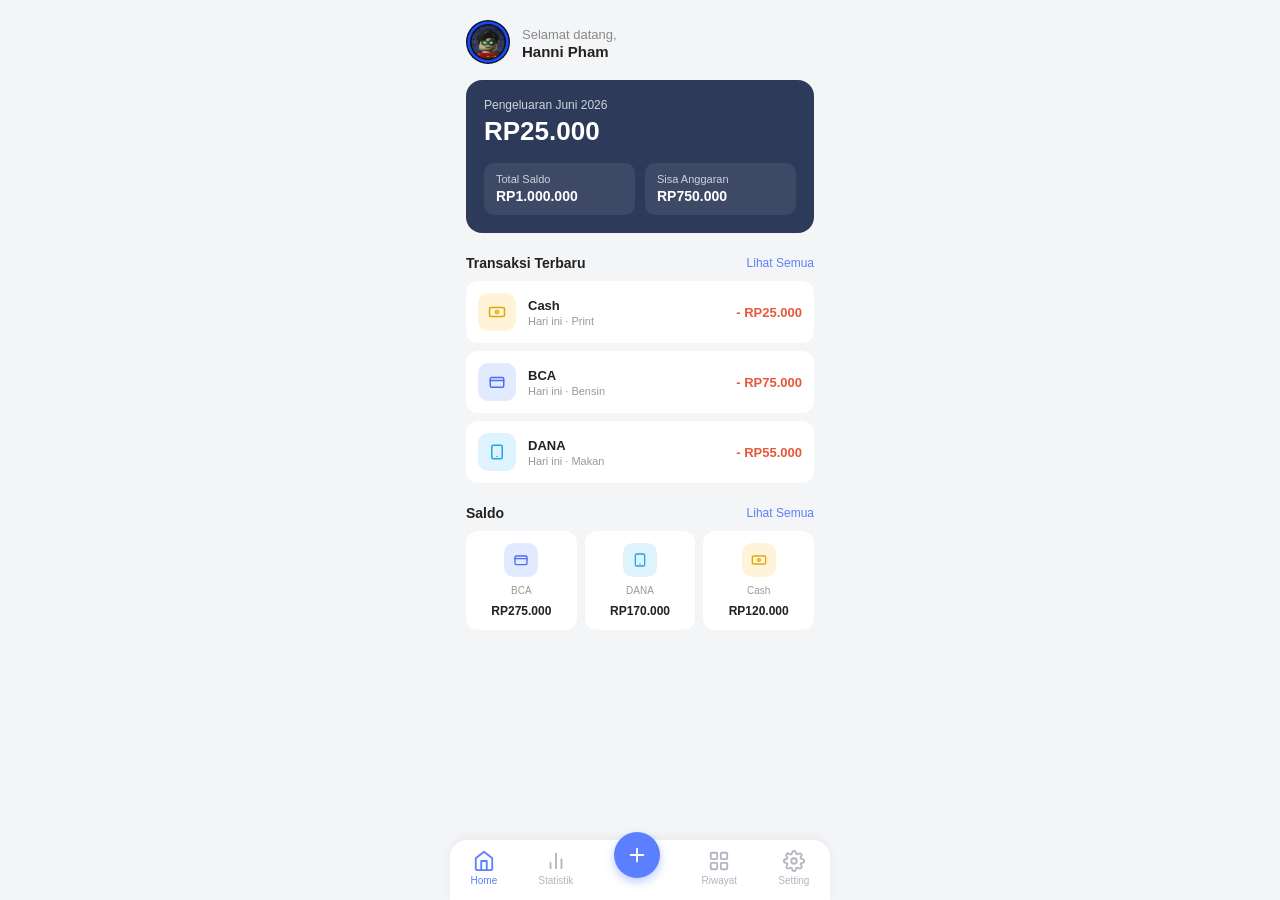
==== home/index.html @ 11b0edc5 "Menambahkan halaman home" ====
<!DOCTYPE html>
<html lang="id">
<head>
<meta charset="UTF-8">
<meta name="viewport" content="width=device-width, initial-scale=1.0">
<title>Home - Catatan Keuangan</title>
<link rel="stylesheet" href="../style.css">
<style>
  * { margin:0; padding:0; box-sizing:border-box; font-family: 'Poppins', Arial, sans-serif; }
  body { background:#f4f5f7; display:flex; justify-content:center; }
  .app { width:100%; max-width:380px; min-height:100vh; background:#f4f5f7; position:relative; padding-bottom:80px; }

  /* Header */
  .header { display:flex; align-items:center; gap:12px; padding:20px 16px 16px; }
  .header img { width:44px; height:44px; border-radius:50%; object-fit:cover; }
  .header span { font-size:13px; color:#888; }
  .header b { display:block; font-size:15px; color:#222; }

  /* Summary Card */
  .summary-card { background:#2e3a59; color:#fff; border-radius:16px; margin:0 16px; padding:18px; }
  .summary-card .label { font-size:12px; color:#cfd3dd; margin-bottom:4px; }
  .summary-card .amount { font-size:26px; font-weight:700; margin-bottom:16px; }
  .summary-row { display:flex; gap:10px; }
  .summary-box { flex:1; background:rgba(255,255,255,0.08); border-radius:10px; padding:10px 12px; }
  .summary-box small { display:block; font-size:11px; color:#cfd3dd; margin-bottom:2px; }
  .summary-box b { font-size:14px; }

  /* Section title */
  .section { margin:22px 16px 10px; display:flex; justify-content:space-between; align-items:center; }
  .section h3 { font-size:14px; font-weight:600; color:#222; }
  .section a { font-size:12px; color:#5b7fff; text-decoration:none; font-weight:500; }

  /* Transaction list */
  .list { margin:0 16px; display:flex; flex-direction:column; gap:8px; }
  .item { background:#fff; border-radius:12px; padding:12px; display:flex; align-items:center; justify-content:space-between; }
  .item-left { display:flex; align-items:center; gap:12px; }
  .item-icon { width:38px; height:38px; border-radius:10px; display:flex; align-items:center; justify-content:center; flex-shrink:0; }
  .item-icon.cash { background:#fff4d9; }
  .item-icon.bca { background:#e2eaff; }
  .item-icon.dana { background:#dff3ff; }
  .item-icon svg { width:18px; height:18px; }
  .item-name { font-size:13px; font-weight:600; color:#222; }
  .item-sub { font-size:11px; color:#999; margin-top:2px; }
  .item-amount { font-size:13px; font-weight:600; color:#e6593c; }

  /* Saldo grid */
  .saldo-grid { margin:0 16px; display:flex; gap:8px; }
  .saldo-box { flex:1; background:#fff; border-radius:12px; padding:12px 10px; display:flex; flex-direction:column; align-items:center; gap:8px; text-align:center; }
  .saldo-icon { width:34px; height:34px; border-radius:10px; display:flex; align-items:center; justify-content:center; }
  .saldo-icon.bca { background:#e2eaff; }
  .saldo-icon.dana { background:#dff3ff; }
  .saldo-icon.cash { background:#fff4d9; }
  .saldo-icon svg { width:16px; height:16px; }
  .saldo-box small { font-size:10px; color:#999; }
  .saldo-box b { font-size:12px; color:#222; }

  /* Bottom nav */
  .bottom-nav { position:fixed; bottom:0; left:50%; transform:translateX(-50%); width:100%; max-width:380px; background:#fff; display:flex; justify-content:space-around; align-items:center; padding:10px 0 14px; box-shadow:0 -2px 10px rgba(0,0,0,0.05); border-radius:18px 18px 0 0; }
  .bottom-nav a { display:flex; flex-direction:column; align-items:center; gap:3px; color:#b3b6c0; text-decoration:none; font-size:10px; }
  .bottom-nav a.active { color:#5b7fff; }
  .bottom-nav a svg { width:22px; height:22px; }
  .nav-fab { background:#5b7fff; color:#fff !important; width:46px; height:46px; border-radius:50%; display:flex; align-items:center; justify-content:center; margin-top:-26px; box-shadow:0 4px 10px rgba(91,127,255,0.4); }
  .nav-fab svg { width:24px; height:24px; }
  .nav-fab span { display:none; }
</style>
</head>
<body>
<div class="app">

  <!-- Header -->
  <div class="header">
    <img src="../assets/img/yudi.jpg" alt="Profile">
    <div>
      <span>Selamat datang,</span>
      <b>Hanni Pham</b>
    </div>
  </div>

  <!-- Summary Card -->
  <div class="summary-card">
    <div class="label">Pengeluaran Juni 2026</div>
    <div class="amount">RP25.000</div>
    <div class="summary-row">
      <div class="summary-box">
        <small>Total Saldo</small>
        <b>RP1.000.000</b>
      </div>
      <div class="summary-box">
        <small>Sisa Anggaran</small>
        <b>RP750.000</b>
      </div>
    </div>
  </div>

  <!-- Transaksi Terbaru -->
  <div class="section">
    <h3>Transaksi Terbaru</h3>
    <a href="#">Lihat Semua</a>
  </div>
  <div class="list">
    <div class="item">
      <div class="item-left">
        <div class="item-icon cash">
          <svg viewBox="0 0 24 24" fill="none" stroke="#e0a800" stroke-width="2" stroke-linecap="round" stroke-linejoin="round"><rect x="2" y="6" width="20" height="12" rx="2"/><circle cx="12" cy="12" r="2"/></svg>
        </div>
        <div>
          <div class="item-name">Cash</div>
          <div class="item-sub">Hari ini · Print</div>
        </div>
      </div>
      <div class="item-amount">- RP25.000</div>
    </div>
    <div class="item">
      <div class="item-left">
        <div class="item-icon bca">
          <svg viewBox="0 0 24 24" fill="none" stroke="#4a6cf7" stroke-width="2" stroke-linecap="round" stroke-linejoin="round"><rect x="3" y="6" width="18" height="13" rx="2"/><path d="M3 10h18"/></svg>
        </div>
        <div>
          <div class="item-name">BCA</div>
          <div class="item-sub">Hari ini · Bensin</div>
        </div>
      </div>
      <div class="item-amount">- RP75.000</div>
    </div>
    <div class="item">
      <div class="item-left">
        <div class="item-icon dana">
          <svg viewBox="0 0 24 24" fill="none" stroke="#1ea7e1" stroke-width="2" stroke-linecap="round" stroke-linejoin="round"><rect x="5" y="3" width="14" height="18" rx="2"/><line x1="12" y1="18" x2="12" y2="18"/></svg>
        </div>
        <div>
          <div class="item-name">DANA</div>
          <div class="item-sub">Hari ini · Makan</div>
        </div>
      </div>
      <div class="item-amount">- RP55.000</div>
    </div>
  </div>

  <!-- Saldo -->
  <div class="section">
    <h3>Saldo</h3>
    <a href="#">Lihat Semua</a>
  </div>
  <div class="saldo-grid">
    <div class="saldo-box">
      <div class="saldo-icon bca">
        <svg viewBox="0 0 24 24" fill="none" stroke="#4a6cf7" stroke-width="2" stroke-linecap="round" stroke-linejoin="round"><rect x="3" y="6" width="18" height="13" rx="2"/><path d="M3 10h18"/></svg>
      </div>
      <small>BCA</small>
      <b>RP275.000</b>
    </div>
    <div class="saldo-box">
      <div class="saldo-icon dana">
        <svg viewBox="0 0 24 24" fill="none" stroke="#1ea7e1" stroke-width="2" stroke-linecap="round" stroke-linejoin="round"><rect x="5" y="3" width="14" height="18" rx="2"/><line x1="12" y1="18" x2="12" y2="18"/></svg>
      </div>
      <small>DANA</small>
      <b>RP170.000</b>
    </div>
    <div class="saldo-box">
      <div class="saldo-icon cash">
        <svg viewBox="0 0 24 24" fill="none" stroke="#e0a800" stroke-width="2" stroke-linecap="round" stroke-linejoin="round"><rect x="2" y="6" width="20" height="12" rx="2"/><circle cx="12" cy="12" r="2"/></svg>
      </div>
      <small>Cash</small>
      <b>RP120.000</b>
    </div>
  </div>

  <!-- Bottom Nav -->
  <div class="bottom-nav">
    <a href="#" class="active">
      <svg viewBox="0 0 24 24" fill="none" stroke="currentColor" stroke-width="2" stroke-linecap="round" stroke-linejoin="round"><path d="M3 9l9-7 9 7v11a2 2 0 0 1-2 2H5a2 2 0 0 1-2-2z"/><polyline points="9 22 9 12 15 12 15 22"/></svg>
      <span>Home</span>
    </a>
    <a href="../daftar-anggaran/index.html">
      <svg viewBox="0 0 24 24" fill="none" stroke="currentColor" stroke-width="2" stroke-linecap="round" stroke-linejoin="round"><line x1="18" y1="20" x2="18" y2="10"/><line x1="12" y1="20" x2="12" y2="4"/><line x1="6" y1="20" x2="6" y2="14"/></svg>
      <span>Statistik</span>
    </a>
    <a href="../tambah-anggaran/index.html" class="nav-fab">
      <svg viewBox="0 0 24 24" fill="none" stroke="currentColor" stroke-width="2" stroke-linecap="round" stroke-linejoin="round"><line x1="12" y1="5" x2="12" y2="19"/><line x1="5" y1="12" x2="19" y2="12"/></svg>
      <span>Tambah</span>
    </a>
    <a href="#">
      <svg viewBox="0 0 24 24" fill="none" stroke="currentColor" stroke-width="2" stroke-linecap="round" stroke-linejoin="round"><rect x="3" y="3" width="7" height="7" rx="1"/><rect x="14" y="3" width="7" height="7" rx="1"/><rect x="3" y="14" width="7" height="7" rx="1"/><rect x="14" y="14" width="7" height="7" rx="1"/></svg>
      <span>Riwayat</span>
    </a>
    <a href="#">
      <svg viewBox="0 0 24 24" fill="none" stroke="currentColor" stroke-width="2" stroke-linecap="round" stroke-linejoin="round"><circle cx="12" cy="12" r="3"/><path d="M19.4 15a1.65 1.65 0 0 0 .33 1.82l.06.06a2 2 0 1 1-2.83 2.83l-.06-.06a1.65 1.65 0 0 0-1.82-.33 1.65 1.65 0 0 0-1 1.51V21a2 2 0 0 1-4 0v-.09A1.65 1.65 0 0 0 9 19.4a1.65 1.65 0 0 0-1.82.33l-.06.06a2 2 0 1 1-2.83-2.83l.06-.06a1.65 1.65 0 0 0 .33-1.82 1.65 1.65 0 0 0-1.51-1H3a2 2 0 0 1 0-4h.09A1.65 1.65 0 0 0 4.6 9a1.65 1.65 0 0 0-.33-1.82l-.06-.06a2 2 0 1 1 2.83-2.83l.06.06a1.65 1.65 0 0 0 1.82.33H9a1.65 1.65 0 0 0 1-1.51V3a2 2 0 0 1 4 0v.09a1.65 1.65 0 0 0 1 1.51 1.65 1.65 0 0 0 1.82-.33l.06-.06a2 2 0 1 1 2.83 2.83l-.06.06a1.65 1.65 0 0 0-.33 1.82V9a1.65 1.65 0 0 0 1.51 1H21a2 2 0 0 1 0 4h-.09a1.65 1.65 0 0 0-1.51 1z"/></svg>
      <span>Setting</span>
    </a>
  </div>

</div>
</body>
</html>
---- style.css ----
:root {
    --primary-blue: #5a67d8;
    --bg-light: #f8fafc;
    --text-dark: #1a202c;
    --text-muted: #718096;
    --success-green: #27ae60;
    --danger-red: #e74c3c;
    --orange-warn: #e67e22;
}

body {
    background-color: var(--bg-light);
    font-family: 'Segoe UI', Tahoma, Geneva, Verdana, sans-serif;
    color: var(--text-dark);
}

.main-app-container {
    max-width: 480px;
    margin: 0 auto;
    background-color: #ffffff;
    min-height: 100vh;
    position: relative;
    padding-bottom: 90px; /* Jarak aman agar konten tidak tertutup navbar bawah */
    box-shadow: 0 0 20px rgba(0,0,0,0.03);
}

/* HEADER SECTION */
.profile-avatar {
    width: 45px;
    height: 45px;
    border-radius: 50%;
    object-fit: cover;
}

/* BUTTON ADD BUDGET */
.btn-add-budget {
    background-color: #b3c0f9;
    color: #1a202c;
    border: 2px solid #4c51bf;
    border-radius: 16px;
    padding: 1rem;
    font-weight: 700;
    font-size: 1.1rem;
    width: 100%;
    transition: all 0.2s;
}
.btn-add-budget:hover {
    background-color: #9faee6;
    transform: translateY(-1px);
}

/* CARD LIST ANGGARAN */
.budget-card {
    background: #ffffff;
    border-radius: 20px;
    border: 1px solid #edf2f7;
    padding: 1.25rem;
    box-shadow: 0 4px 12px rgba(0, 0, 0, 0.015);
    margin-bottom: 1.25rem;
}

.icon-box {
    width: 50px;
    height: 50px;
    border-radius: 14px;
    display: flex;
    align-items: center;
    justify-content: center;
    font-size: 1.4rem;
}

/* VARIASI WARNA ICON BOX & PROGRESS BAR */
.bg-icon-food { background-color: #fef3c7; color: #d97706; }
.bg-icon-transport { background-color: #ccfbf1; color: #0d9488; }
.bg-icon-entertainment { background-color: #f3e8ff; color: #7c3aed; }
.bg-icon-education { background-color: #dcfce7; color: #15803d; }

.progress-custom {
    height: 10px;
    background-color: #edf2f7;
    border-radius: 10px;
    overflow: hidden;
}

/* BOTTOM NAVIGATION BAR */
.bottom-nav {
    position: fixed;
    bottom: 0;
    left: 50%;
    transform: translateX(-50%);
    width: 100%;
    max-width: 480px;
    background-color: #ffffff;
    border-top: 1px solid #edf2f7;
    padding: 0.75rem 1rem;
    display: flex;
    justify-content: space-around;
    align-items: center;
    z-index: 1000;
    border-radius: 24px 24px 0 0;
    box-shadow: 0 -4px 10px rgba(0,0,0,0.02);
}
.nav-item-box {
    text-align: center;
    color: #a0aec0;
    text-decoration: none;
    font-size: 0.75rem;
    font-weight: 600;
    position: relative;
}
.nav-item-box.active {
    color: #4c51bf;
}
.nav-item-box i {
    font-size: 1.4rem;
    display: block;
    margin-bottom: 2px;
}
.notification-dot {
    position: absolute;
    top: 0;
    right: 12px;
    width: 7px;
    height: 7px;
    background-color: #e53e3e;
    border-radius: 50%;
}

/* TAMBAHAN UNTUK HALAMAN DAFTAR ANGGARAN */
.bg-icon-shopping { background-color: #ffedd5; color: #ea580c; }
.bg-icon-health { background-color: #e0f2fe; color: #0284c7; }

.btn-back-arrow {
    width: 40px;
    height: 40px;
    border-radius: 50%;
    background-color: #f1f5f9;
    color: #1e293b;
    display: flex;
    align-items: center;
    justify-content: center;
    text-decoration: none;
    transition: backgound-color 0.2s, color 0.2s;
}
.btn-back-arrow:hover {
    background-color: #e2e8f0;
    color: #1e293b;
}

/* STYLING UNTUK FORM TAMBAH ANGGARAN */
.form-container-box {
    background-color: #dee3f3;
    border-radius: 28px;
    padding: 2.5rem 1.75rem;
    border: 1px solid rgba(255, 255, 255, 0.4);
}

.form-label-custom {
    font-weight: 700;
    color: #434f9a;
    font-size: 0.95rem;
    margin-bottom: 0.5rem;
}

.input-field-custom {
    background-color: #ffffff !important;
    border: none !important;
    border-radius: 16px !important;
    padding: 0.9rem 1.25rem !important;
    font-size: 1rem;
    color: #1a202c;
    box-shadow: inset 0 2px 4px rgba(0,0,0,0.02);
}
.input-field-custom::placeholder {
    color: #cbd5e1;
}

/* KATEGORI GRID SELECTION */
.category-select-btn {
    background: #ffffff;
    border: 2px solid transparent;
    border-radius: 16px;
    padding: 1rem;
    text-align: center;
    width: 100%;
    cursor: pointer;
    transition: all 0.2s;
    box-shadow: 0 4px 6px rgba(0,0,0,0.01);
}
.category-select-btn:hover {
    transform: translateY(-1px);
}
.category-select-btn.selected-active {
    border-color: #0d9488;
    background-color: #ccfbf1;
}
.category-select-btn i {
    font-size: 1.5rem;
    display: inline-flex;
    align-items: center;
    justify-content: center;
    width: 42px;
    height: 42px;
    border-radius: 12px;
    margin-bottom: 0.5rem;
}
.category-select-btn span {
    display: block;
    font-weight: 700;
    font-size: 0.85rem;
    color: #1e3a8a;
}

/* TOMBOL TAMBAH KATEGORI BARU */
.btn-dash-outline {
    border: 2px dashed #a0aec0;
    background: transparent;
    border-radius: 16px;
    color: #2d3748;
    font-weight: 700;
    padding: 0.85rem;
    width: 100%;
    font-size: 0.95rem;
}

/* ACTION CONTROLS BUTTONS */
.btn-action-cancel {
    background-color: #db7d7d;
    color: #4a1515;
    font-weight: 700;
    font-size: 1.1rem;
    border: none;
    border-radius: 20px;
    padding: 0.9rem;
    width: 100%;
    box-shadow: 0 4px 10px rgba(219,125,125,0.3);
}
.btn-action-save {
    background-color: #7ce096;
    color: #0f441e;
    font-weight: 700;
    font-size: 1.1rem;
    border: none;
    border-radius: 20px;
    padding: 0.9rem;
    width: 100%;
    box-shadow: 0 4px 10px rgba(124,224,150,0.3);
}

/* Membuat kontainer tombol kategori lain menjadi abu-abu terang */
.category-select-btn.category-disabled {
    background-color: #e2e8f0 !important; 
    border-color: #cbd5e1 !important;    
    opacity: 0.6 !important;
    pointer-events: none;                
    transform: none !important;
    box-shadow: none !important;
    transition: all 0.2s ease;
}

/* Memaksa lingkaran ikon (i) di dalam tombol disabled menjadi abu-abu */
.category-select-btn.category-disabled i {
    background-color: #cbd5e1 !important; 
    color: #64748b !important;            
    filter: grayscale(100%) brightness(0.9) !important; /* Memaksa semua warna background & ikon luntur jadi abu-abu */
}

/* Memaksa teks nama kategori menjadi abu-abu redup */
.category-select-btn.category-disabled span {
    color: #64748b !important;
    font-weight: 600 !important;
}


/* ==========================================================================
   STYLING HALAMAN TAMBAH KATEGORI BARU
   ========================================================================== */

/* Preview Ikon Besar di Atas */
.avatar-preview-wrapper {
    position: relative;
    width: 100px;
    height: 100px;
    margin: 0 auto;
}

.icon-preview-large {
    width: 100%;
    height: 100%;
    border-radius: 28px;
    display: flex;
    align-items: center;
    justify-content: center;
    font-size: 2.5rem;
    transition: all 0.25s ease;
    border: 3px solid transparent;
}

/* Badge Kamera Kecil */
.camera-badge {
    position: absolute;
    bottom: -2px;
    right: -2px;
    width: 32px;
    height: 32px;
    background-color: #0f172a;
    color: #ffffff;
    border-radius: 50%;
    display: flex;
    align-items: center;
    justify-content: center;
    font-size: 0.9rem;
    border: 2px solid #ffffff;
    box-shadow: 0 2px 8px rgba(0,0,0,0.15);
}

/* Baris Pemilih Ikon (Grid & Bulat) */
.icon-picker-btn {
    width: 52px;
    height: 52px;
    background-color: #f8fafc;
    border: 2px solid transparent;
    border-radius: 16px;
    display: inline-flex;
    align-items: center;
    justify-content: center;
    font-size: 1.3rem;
    color: #0f172a;
    cursor: pointer;
    transition: all 0.2s ease;
}
.icon-picker-btn:hover {
    background-color: #f1f5f9;
}
/* State saat ikon dipilih */
.icon-picker-btn.active-icon {
    background-color: #ffffff;
    border-color: #4ade80; /* Hijau muda sesuai UI kado */
}

/* Baris Pemilih Warna (Palet Lingkaran) */
.color-picker-dot {
    width: 42px;
    height: 42px;
    border-radius: 50%;
    border: 3px solid transparent;
    cursor: pointer;
    display: inline-block;
    transition: all 0.2s ease;
    box-shadow: 0 2px 6px rgba(0,0,0,0.05);
}
.color-picker-dot:hover {
    transform: scale(1.08);
}
/* State saat warna dipilih */
.color-picker-dot.active-color {
    border-color: #ffffff;
    box-shadow: 0 0 0 3px #94a3b8; /* Outter ring abu-abu penanda aktif */
}

/* Tombol Plus Tambah Warna Kustom */
.btn-add-custom-color {
    width: 42px;
    height: 42px;
    border-radius: 50%;
    border: 2px dashed #cbd5e1;
    background-color: #f8fafc;
    color: #94a3b8;
    display: inline-flex;
    align-items: center;
    justify-content: center;
    font-size: 1.1rem;
    cursor: pointer;
}

/* Variasi Utilitas Background Palet Warna */
.clr-green  { background-color: #7ce096; color: #15803d; }
.clr-orange { background-color: #ea580c; color: #ffedd5; }
.clr-red    { background-color: #f43f5e; color: #ffe4e6; }
.clr-purple { background-color: #6366f1; color: #e0e7ff; }
.clr-navy   { background-color: #1e3a8a; color: #dbeafe; }
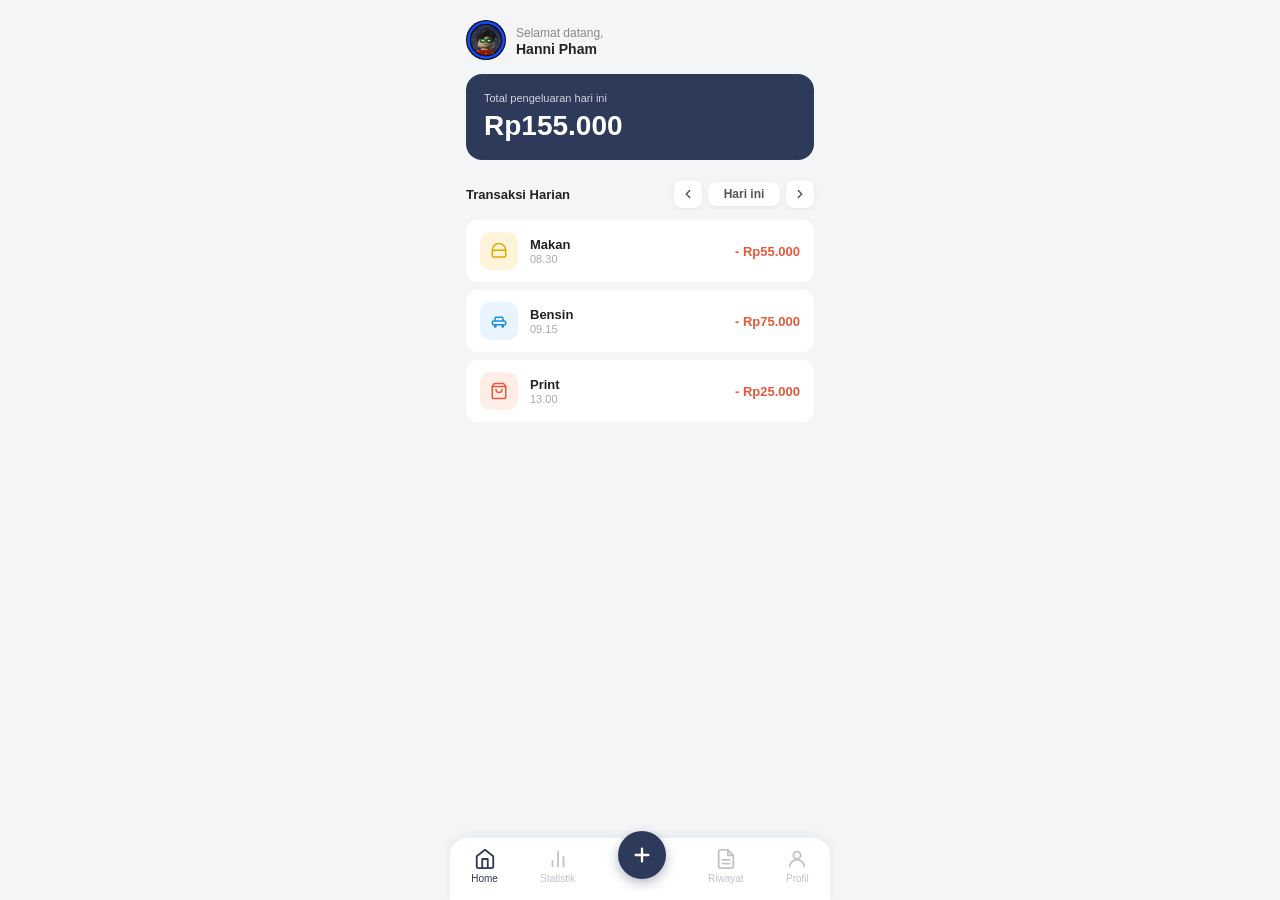
==== commit 81875717: "Modifikasi tampilan home" ====
--- a/home/index.html
+++ b/home/index.html
@@ -11,56 +11,50 @@
   .app { width:100%; max-width:380px; min-height:100vh; background:#f4f5f7; position:relative; padding-bottom:80px; }
 
   /* Header */
-  .header { display:flex; align-items:center; gap:12px; padding:20px 16px 16px; }
-  .header img { width:44px; height:44px; border-radius:50%; object-fit:cover; }
-  .header span { font-size:13px; color:#888; }
-  .header b { display:block; font-size:15px; color:#222; }
+  .header { display:flex; align-items:center; gap:10px; padding:20px 16px 14px; }
+  .header img { width:40px; height:40px; border-radius:50%; object-fit:cover; }
+  .header span { font-size:12px; color:#888; }
+  .header b { display:block; font-size:14px; color:#222; }
 
   /* Summary Card */
-  .summary-card { background:#2e3a59; color:#fff; border-radius:16px; margin:0 16px; padding:18px; }
-  .summary-card .label { font-size:12px; color:#cfd3dd; margin-bottom:4px; }
-  .summary-card .amount { font-size:26px; font-weight:700; margin-bottom:16px; }
-  .summary-row { display:flex; gap:10px; }
-  .summary-box { flex:1; background:rgba(255,255,255,0.08); border-radius:10px; padding:10px 12px; }
-  .summary-box small { display:block; font-size:11px; color:#cfd3dd; margin-bottom:2px; }
-  .summary-box b { font-size:14px; }
+  .summary-card { background:#2e3a59; color:#fff; border-radius:16px; margin:0 16px 20px; padding:18px; }
+  .summary-card .label { font-size:11px; color:#cfd3dd; margin-bottom:6px; }
+  .summary-card .amount { font-size:28px; font-weight:700; }
 
-  /* Section title */
-  .section { margin:22px 16px 10px; display:flex; justify-content:space-between; align-items:center; }
-  .section h3 { font-size:14px; font-weight:600; color:#222; }
-  .section a { font-size:12px; color:#5b7fff; text-decoration:none; font-weight:500; }
+  /* Date nav */
+  .date-bar { display:flex; align-items:center; justify-content:space-between; padding:0 16px; margin-bottom:12px; }
+  .date-bar span { font-size:13px; font-weight:600; color:#222; }
+  .date-nav { display:flex; align-items:center; gap:6px; }
+  .date-nav button { background:#fff; border:none; border-radius:8px; width:28px; height:28px; display:flex; align-items:center; justify-content:center; cursor:pointer; box-shadow:0 1px 4px rgba(0,0,0,0.08); }
+  .date-nav button svg { width:14px; height:14px; stroke:#555; }
+  .date-nav .date-label { font-size:12px; color:#555; background:#fff; border-radius:8px; padding:5px 10px; box-shadow:0 1px 4px rgba(0,0,0,0.08); min-width:72px; text-align:center; }
 
   /* Transaction list */
   .list { margin:0 16px; display:flex; flex-direction:column; gap:8px; }
-  .item { background:#fff; border-radius:12px; padding:12px; display:flex; align-items:center; justify-content:space-between; }
+  .item { background:#fff; border-radius:12px; padding:12px 14px; display:flex; align-items:center; justify-content:space-between; }
   .item-left { display:flex; align-items:center; gap:12px; }
   .item-icon { width:38px; height:38px; border-radius:10px; display:flex; align-items:center; justify-content:center; flex-shrink:0; }
-  .item-icon.cash { background:#fff4d9; }
-  .item-icon.bca { background:#e2eaff; }
-  .item-icon.dana { background:#dff3ff; }
   .item-icon svg { width:18px; height:18px; }
+  .item-icon.makan      { background:#fff4d9; }
+  .item-icon.transport  { background:#e8f4ff; }
+  .item-icon.belanja    { background:#ffeee8; }
+  .item-icon.tagihan    { background:#f0eeff; }
+  .item-icon.main       { background:#e8fff3; }
   .item-name { font-size:13px; font-weight:600; color:#222; }
-  .item-sub { font-size:11px; color:#999; margin-top:2px; }
+  .item-sub  { font-size:11px; color:#aaa; margin-top:1px; }
   .item-amount { font-size:13px; font-weight:600; color:#e6593c; }
 
-  /* Saldo grid */
-  .saldo-grid { margin:0 16px; display:flex; gap:8px; }
-  .saldo-box { flex:1; background:#fff; border-radius:12px; padding:12px 10px; display:flex; flex-direction:column; align-items:center; gap:8px; text-align:center; }
-  .saldo-icon { width:34px; height:34px; border-radius:10px; display:flex; align-items:center; justify-content:center; }
-  .saldo-icon.bca { background:#e2eaff; }
-  .saldo-icon.dana { background:#dff3ff; }
-  .saldo-icon.cash { background:#fff4d9; }
-  .saldo-icon svg { width:16px; height:16px; }
-  .saldo-box small { font-size:10px; color:#999; }
-  .saldo-box b { font-size:12px; color:#222; }
+  /* Empty state */
+  .empty { text-align:center; padding:50px 16px; color:#bbb; font-size:13px; }
+  .empty svg { width:40px; height:40px; stroke:#ddd; margin-bottom:10px; display:block; margin-inline:auto; }
 
   /* Bottom nav */
-  .bottom-nav { position:fixed; bottom:0; left:50%; transform:translateX(-50%); width:100%; max-width:380px; background:#fff; display:flex; justify-content:space-around; align-items:center; padding:10px 0 14px; box-shadow:0 -2px 10px rgba(0,0,0,0.05); border-radius:18px 18px 0 0; }
-  .bottom-nav a { display:flex; flex-direction:column; align-items:center; gap:3px; color:#b3b6c0; text-decoration:none; font-size:10px; }
-  .bottom-nav a.active { color:#5b7fff; }
+  .bottom-nav { position:fixed; bottom:0; left:50%; transform:translateX(-50%); width:100%; max-width:380px; background:#fff; display:flex; justify-content:space-around; align-items:center; padding:10px 0 16px; box-shadow:0 -2px 10px rgba(0,0,0,0.06); border-radius:18px 18px 0 0; }
+  .bottom-nav a { display:flex; flex-direction:column; align-items:center; gap:3px; color:#c0c3cc; text-decoration:none; font-size:10px; font-weight:500; }
+  .bottom-nav a.active { color:#2e3a59; }
   .bottom-nav a svg { width:22px; height:22px; }
-  .nav-fab { background:#5b7fff; color:#fff !important; width:46px; height:46px; border-radius:50%; display:flex; align-items:center; justify-content:center; margin-top:-26px; box-shadow:0 4px 10px rgba(91,127,255,0.4); }
-  .nav-fab svg { width:24px; height:24px; }
+  .nav-fab { background:#2e3a59 !important; color:#fff !important; width:48px; height:48px; border-radius:50%; display:flex !important; align-items:center; justify-content:center; margin-top:-22px; box-shadow:0 4px 12px rgba(46,58,89,0.35); }
+  .nav-fab svg { width:22px; height:22px; stroke:#fff !important; }
   .nav-fab span { display:none; }
 </style>
 </head>
@@ -78,90 +72,61 @@
 
   <!-- Summary Card -->
   <div class="summary-card">
-    <div class="label">Pengeluaran Juni 2026</div>
-    <div class="amount">RP25.000</div>
-    <div class="summary-row">
-      <div class="summary-box">
-        <small>Total Saldo</small>
-        <b>RP1.000.000</b>
-      </div>
-      <div class="summary-box">
-        <small>Sisa Anggaran</small>
-        <b>RP750.000</b>
-      </div>
+    <div class="label">Total pengeluaran hari ini</div>
+    <div class="amount">Rp155.000</div>
+  </div>
+
+  <!-- Date nav -->
+  <div class="date-bar">
+    <span>Transaksi Harian</span>
+    <div class="date-nav">
+      <button onclick="changeDay(-1)">
+        <svg viewBox="0 0 24 24" fill="none" stroke-width="2.5" stroke-linecap="round" stroke-linejoin="round"><polyline points="15 18 9 12 15 6"/></svg>
+      </button>
+      <span class="date-label" id="date-label">Hari ini</span>
+      <button onclick="changeDay(1)">
+        <svg viewBox="0 0 24 24" fill="none" stroke-width="2.5" stroke-linecap="round" stroke-linejoin="round"><polyline points="9 18 15 12 9 6"/></svg>
+      </button>
     </div>
   </div>
 
-  <!-- Transaksi Terbaru -->
-  <div class="section">
-    <h3>Transaksi Terbaru</h3>
-    <a href="#">Lihat Semua</a>
-  </div>
+  <!-- List transaksi -->
   <div class="list">
     <div class="item">
       <div class="item-left">
-        <div class="item-icon cash">
-          <svg viewBox="0 0 24 24" fill="none" stroke="#e0a800" stroke-width="2" stroke-linecap="round" stroke-linejoin="round"><rect x="2" y="6" width="20" height="12" rx="2"/><circle cx="12" cy="12" r="2"/></svg>
+        <div class="item-icon makan">
+          <svg viewBox="0 0 24 24" fill="none" stroke="#e0a800" stroke-width="2" stroke-linecap="round" stroke-linejoin="round"><path d="M3 11h18M3 11a9 9 0 0 1 18 0v7a2 2 0 0 1-2 2H5a2 2 0 0 1-2-2z"/></svg>
         </div>
         <div>
-          <div class="item-name">Cash</div>
-          <div class="item-sub">Hari ini · Print</div>
+          <div class="item-name">Makan</div>
+          <div class="item-sub">08.30</div>
         </div>
       </div>
-      <div class="item-amount">- RP25.000</div>
+      <div class="item-amount">- Rp55.000</div>
     </div>
     <div class="item">
       <div class="item-left">
-        <div class="item-icon bca">
-          <svg viewBox="0 0 24 24" fill="none" stroke="#4a6cf7" stroke-width="2" stroke-linecap="round" stroke-linejoin="round"><rect x="3" y="6" width="18" height="13" rx="2"/><path d="M3 10h18"/></svg>
+        <div class="item-icon transport">
+          <svg viewBox="0 0 24 24" fill="none" stroke="#1a8fe1" stroke-width="2" stroke-linecap="round" stroke-linejoin="round"><path d="M5 17h14M5 17a2 2 0 0 1-2-2v-1a2 2 0 0 1 2-2h14a2 2 0 0 1 2 2v1a2 2 0 0 1-2 2M6 12l1.5-5h9L18 12"/><circle cx="7" cy="19" r="1"/><circle cx="17" cy="19" r="1"/></svg>
         </div>
         <div>
-          <div class="item-name">BCA</div>
-          <div class="item-sub">Hari ini · Bensin</div>
+          <div class="item-name">Bensin</div>
+          <div class="item-sub">09.15</div>
         </div>
       </div>
-      <div class="item-amount">- RP75.000</div>
+      <div class="item-amount">- Rp75.000</div>
     </div>
     <div class="item">
       <div class="item-left">
-        <div class="item-icon dana">
-          <svg viewBox="0 0 24 24" fill="none" stroke="#1ea7e1" stroke-width="2" stroke-linecap="round" stroke-linejoin="round"><rect x="5" y="3" width="14" height="18" rx="2"/><line x1="12" y1="18" x2="12" y2="18"/></svg>
+        <div class="item-icon belanja">
+          <svg viewBox="0 0 24 24" fill="none" stroke="#e6593c" stroke-width="2" stroke-linecap="round" stroke-linejoin="round"><path d="M6 2L3 6v14a2 2 0 0 0 2 2h14a2 2 0 0 0 2-2V6l-3-4z"/><line x1="3" y1="6" x2="21" y2="6"/><path d="M16 10a4 4 0 0 1-8 0"/></svg>
         </div>
         <div>
-          <div class="item-name">DANA</div>
-          <div class="item-sub">Hari ini · Makan</div>
+          <div class="item-name">Print</div>
+          <div class="item-sub">13.00</div>
         </div>
       </div>
-      <div class="item-amount">- RP55.000</div>
-    </div>
-  </div>
-
-  <!-- Saldo -->
-  <div class="section">
-    <h3>Saldo</h3>
-    <a href="#">Lihat Semua</a>
-  </div>
-  <div class="saldo-grid">
-    <div class="saldo-box">
-      <div class="saldo-icon bca">
-        <svg viewBox="0 0 24 24" fill="none" stroke="#4a6cf7" stroke-width="2" stroke-linecap="round" stroke-linejoin="round"><rect x="3" y="6" width="18" height="13" rx="2"/><path d="M3 10h18"/></svg>
-      </div>
-      <small>BCA</small>
-      <b>RP275.000</b>
-    </div>
-    <div class="saldo-box">
-      <div class="saldo-icon dana">
-        <svg viewBox="0 0 24 24" fill="none" stroke="#1ea7e1" stroke-width="2" stroke-linecap="round" stroke-linejoin="round"><rect x="5" y="3" width="14" height="18" rx="2"/><line x1="12" y1="18" x2="12" y2="18"/></svg>
-      </div>
-      <small>DANA</small>
-      <b>RP170.000</b>
-    </div>
-    <div class="saldo-box">
-      <div class="saldo-icon cash">
-        <svg viewBox="0 0 24 24" fill="none" stroke="#e0a800" stroke-width="2" stroke-linecap="round" stroke-linejoin="round"><rect x="2" y="6" width="20" height="12" rx="2"/><circle cx="12" cy="12" r="2"/></svg>
-      </div>
-      <small>Cash</small>
-      <b>RP120.000</b>
+      <div class="item-amount">- Rp25.000</div>
     </div>
   </div>
 
@@ -176,19 +141,36 @@
       <span>Statistik</span>
     </a>
     <a href="../tambah-anggaran/index.html" class="nav-fab">
-      <svg viewBox="0 0 24 24" fill="none" stroke="currentColor" stroke-width="2" stroke-linecap="round" stroke-linejoin="round"><line x1="12" y1="5" x2="12" y2="19"/><line x1="5" y1="12" x2="19" y2="12"/></svg>
-      <span>Tambah</span>
+      <svg viewBox="0 0 24 24" fill="none" stroke-width="2.5" stroke-linecap="round" stroke-linejoin="round"><line x1="12" y1="5" x2="12" y2="19"/><line x1="5" y1="12" x2="19" y2="12"/></svg>
     </a>
     <a href="#">
-      <svg viewBox="0 0 24 24" fill="none" stroke="currentColor" stroke-width="2" stroke-linecap="round" stroke-linejoin="round"><rect x="3" y="3" width="7" height="7" rx="1"/><rect x="14" y="3" width="7" height="7" rx="1"/><rect x="3" y="14" width="7" height="7" rx="1"/><rect x="14" y="14" width="7" height="7" rx="1"/></svg>
+      <svg viewBox="0 0 24 24" fill="none" stroke="currentColor" stroke-width="2" stroke-linecap="round" stroke-linejoin="round"><path d="M14 2H6a2 2 0 0 0-2 2v16a2 2 0 0 0 2 2h12a2 2 0 0 0 2-2V8z"/><polyline points="14 2 14 8 20 8"/><line x1="16" y1="13" x2="8" y2="13"/><line x1="16" y1="17" x2="8" y2="17"/></svg>
       <span>Riwayat</span>
     </a>
     <a href="#">
-      <svg viewBox="0 0 24 24" fill="none" stroke="currentColor" stroke-width="2" stroke-linecap="round" stroke-linejoin="round"><circle cx="12" cy="12" r="3"/><path d="M19.4 15a1.65 1.65 0 0 0 .33 1.82l.06.06a2 2 0 1 1-2.83 2.83l-.06-.06a1.65 1.65 0 0 0-1.82-.33 1.65 1.65 0 0 0-1 1.51V21a2 2 0 0 1-4 0v-.09A1.65 1.65 0 0 0 9 19.4a1.65 1.65 0 0 0-1.82.33l-.06.06a2 2 0 1 1-2.83-2.83l.06-.06a1.65 1.65 0 0 0 .33-1.82 1.65 1.65 0 0 0-1.51-1H3a2 2 0 0 1 0-4h.09A1.65 1.65 0 0 0 4.6 9a1.65 1.65 0 0 0-.33-1.82l-.06-.06a2 2 0 1 1 2.83-2.83l.06.06a1.65 1.65 0 0 0 1.82.33H9a1.65 1.65 0 0 0 1-1.51V3a2 2 0 0 1 4 0v.09a1.65 1.65 0 0 0 1 1.51 1.65 1.65 0 0 0 1.82-.33l.06-.06a2 2 0 1 1 2.83 2.83l-.06.06a1.65 1.65 0 0 0-.33 1.82V9a1.65 1.65 0 0 0 1.51 1H21a2 2 0 0 1 0 4h-.09a1.65 1.65 0 0 0-1.51 1z"/></svg>
-      <span>Setting</span>
+      <svg viewBox="0 0 24 24" fill="none" stroke="currentColor" stroke-width="2" stroke-linecap="round" stroke-linejoin="round"><circle cx="12" cy="8" r="4"/><path d="M4 20c0-4 3.6-7 8-7s8 3 8 7"/></svg>
+      <span>Profil</span>
     </a>
   </div>
 
 </div>
+<script>
+  const today = new Date();
+  let offset = 0;
+
+  function formatDate(d) {
+    if (offset === 0) return 'Hari ini';
+    if (offset === -1) return 'Kemarin';
+    return d.toLocaleDateString('id-ID', { day: 'numeric', month: 'short' });
+  }
+
+  function changeDay(dir) {
+    if (offset === 0 && dir === 1) return; // ga bisa ke masa depan
+    offset += dir;
+    const d = new Date(today);
+    d.setDate(d.getDate() + offset);
+    document.getElementById('date-label').textContent = formatDate(d);
+  }
+</script>
 </body>
 </html>
